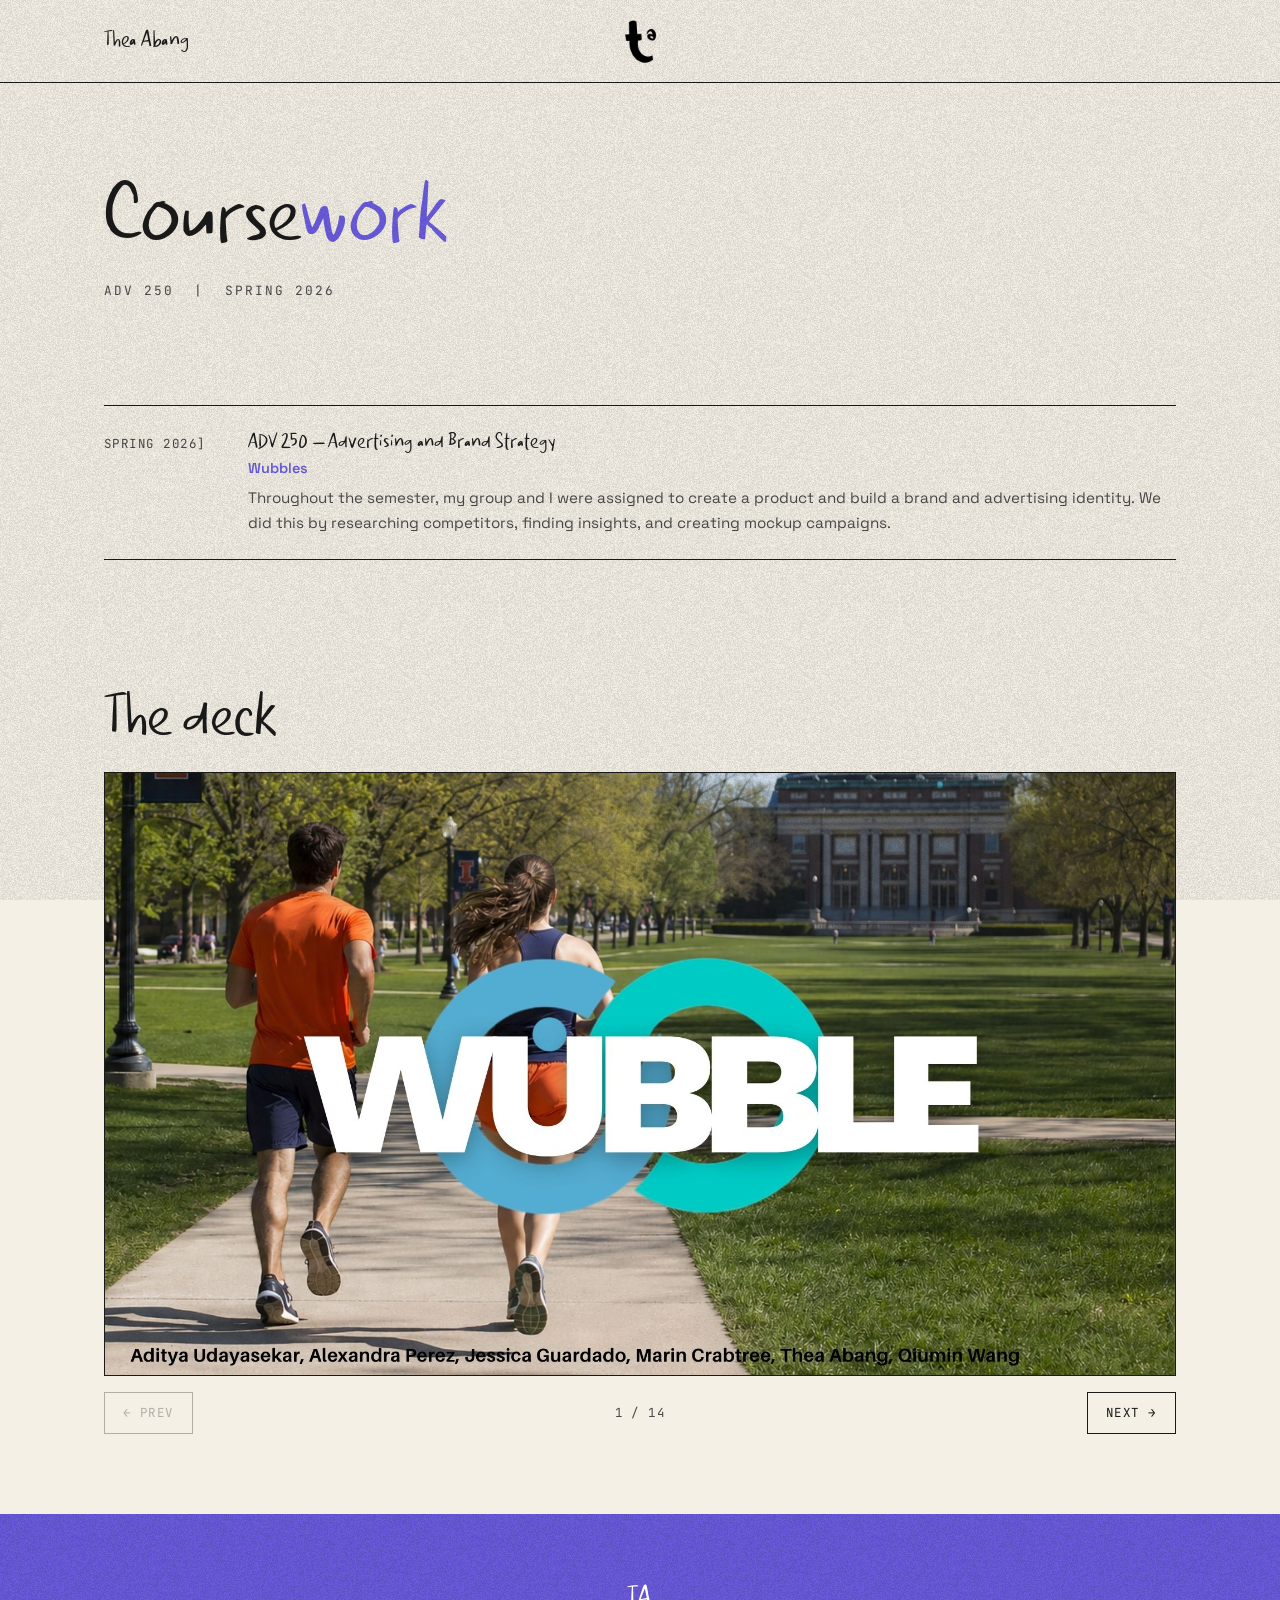
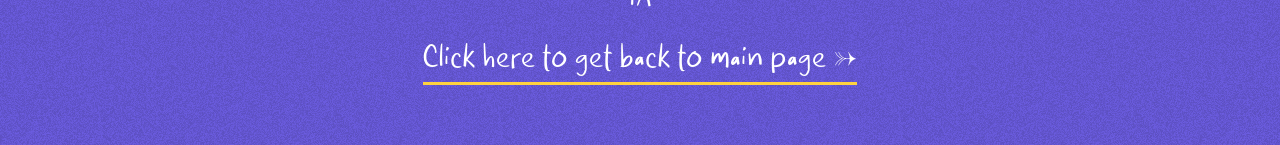
==== coursework.html @ 15f7822f "Move site files to repo root" ====
<!DOCTYPE html>
<html lang="en">
<head>
<meta charset="UTF-8">
<meta name="viewport" content="width=device-width, initial-scale=1">
<title>Coursework | Thea Abang</title>
<link rel="preconnect" href="https://fonts.googleapis.com">
<link href="https://fonts.googleapis.com/css2?family=Caveat:wght@500;700&family=JetBrains+Mono:wght@400;500&family=Playfair+Display:ital,wght@0,700;0,900;1,700;1,900&family=Space+Grotesk:wght@400;500;600;700&display=swap" rel="stylesheet">
<style>
  :root{
    --accent:#6B5CE0; --accent2:#FFD23F; --ink:#1A1A1A; --bg:#FAFAF7;
  }
</style>
<link rel="stylesheet" href="style.css">
</head>
<body>

<nav class="site"><div class="wrap">
  <strong>Thea Abang</strong>
  <a class="home-logo" href="index.html" title="Back to home"><img src="images/logo-ta.png" alt="Back to home"></a>
</div></nav>

<header class="hero plain">
  <div class="wrap">
    <h1>Course<span class="accent">work</span></h1>
    <p>ADV 250 &nbsp;|&nbsp; Spring 2026  </p>
  </div>
</header>

<section class="wrap">
  <div class="exp-block">
    <div class="exp-card">
      <div class="dates">Spring 2026]</div>
      <div class="content">
        <h4>ADV 250 &mdash; Advertising and Brand Strategy </h4>
        <div class="org">Wubbles</div>
        <p>Throughout the semester, my group and I were assigned to create a product and build a brand and advertising identity. We did this by researching competitors, finding insights, and creating mockup campaigns.</p>
      </div>
    </div>
  </div>
</section>

<section class="wrap" style="padding-block:56px 80px;">
  <h2 class="script" style="margin-bottom:20px;">The deck</h2>
  <!-- my slides go in images/ as adv250-slide-1.jpg, -2, -3... copy a line to add another -->
  <div class="slideshow">
    <div class="slides" tabindex="0" aria-label="ADV 250 slides">
      <div class="slide" data-file="adv250-slide-1.jpg"><img src="images/adv250-slide-1.jpg" alt="ADV 250 slide 1" onerror="this.remove()"></div>
      <div class="slide" data-file="adv250-slide-2.jpg"><img src="images/adv250-slide-2.jpg" alt="ADV 250 slide 2" onerror="this.remove()"></div>
      <div class="slide" data-file="adv250-slide-3.jpg"><img src="images/adv250-slide-3.jpg" alt="ADV 250 slide 3" onerror="this.remove()"></div>
      <div class="slide" data-file="adv250-slide-4.jpg"><img src="images/adv250-slide-4.jpg" alt="ADV 250 slide 4" onerror="this.remove()"></div>
      <div class="slide" data-file="adv250-slide-5.jpg"><img src="images/adv250-slide-5.jpg" alt="ADV 250 slide 5" onerror="this.remove()"></div>
      <div class="slide" data-file="adv250-slide-6.jpg"><img src="images/adv250-slide-6.jpg" alt="ADV 250 slide 6" onerror="this.remove()"></div>
      <div class="slide" data-file="adv250-slide-7.jpg"><img src="images/adv250-slide-7.jpg" alt="ADV 250 slide 7" onerror="this.remove()"></div>
      <div class="slide" data-file="adv250-slide-8.jpg"><img src="images/adv250-slide-8.jpg" alt="ADV 250 slide 8" onerror="this.remove()"></div>
      <div class="slide" data-file="adv250-slide-9.jpg"><img src="images/adv250-slide-9.jpg" alt="ADV 250 slide 9" onerror="this.remove()"></div>
      <div class="slide" data-file="adv250-slide-10.jpg"><img src="images/adv250-slide-10.jpg" alt="ADV 250 slide 10" onerror="this.remove()"></div>
      <div class="slide" data-file="adv250-slide-11.jpg"><img src="images/adv250-slide-11.jpg" alt="ADV 250 slide 11" onerror="this.remove()"></div>
      <div class="slide" data-file="adv250-slide-12.jpg"><img src="images/adv250-slide-12.jpg" alt="ADV 250 slide 12" onerror="this.remove()"></div>
      <div class="slide" data-file="adv250-slide-13.jpg"><img src="images/adv250-slide-13.jpg" alt="ADV 250 slide 13" onerror="this.remove()"></div>
      <div class="slide" data-file="adv250-slide-14.jpg"><img src="images/adv250-slide-14.jpg" alt="ADV 250 slide 14" onerror="this.remove()"></div>
    </div>
    <div class="slide-controls">
      <button type="button" class="prev" aria-label="Previous slide">&larr; prev</button>
      <span class="slide-count" aria-live="polite">1 / 14</span>
      <button type="button" class="next" aria-label="Next slide">next &rarr;</button>
    </div>
  </div>
</section>

<footer class="texture" style="background:var(--accent);color:#fff;padding:60px 0;">
  <div class="wrap">
    <div class="script" style="font-size:2rem;">ta</div>
    <p style="margin-top:14px;"><a class="back-link" href="index.html">Click here to get back to main page &rarr;</a></p>
  </div>
</footer>

<script>
  // makes the arrow buttons + slide counter work. swiping works on its own
  (function(){
    var track = document.querySelector('.slides');
    if (!track) return;
    var slides = track.querySelectorAll('.slide');
    var prev = document.querySelector('.slide-controls .prev');
    var next = document.querySelector('.slide-controls .next');
    var count = document.querySelector('.slide-count');
    function current(){ return Math.round(track.scrollLeft / track.clientWidth); }
    function go(i){ track.scrollTo({left: i * track.clientWidth}); }
    function update(){
      var i = current();
      count.textContent = (i + 1) + ' / ' + slides.length;
      prev.disabled = i === 0;
      next.disabled = i === slides.length - 1;
    }
    prev.addEventListener('click', function(){ go(current() - 1); });
    next.addEventListener('click', function(){ go(current() + 1); });
    track.addEventListener('keydown', function(e){
      if (e.key === 'ArrowLeft'){ e.preventDefault(); go(current() - 1); }
      if (e.key === 'ArrowRight'){ e.preventDefault(); go(current() + 1); }
    });
    track.addEventListener('scroll', update, {passive:true});
    update();
  })();
</script>

</body>
</html>
---- style.css ----
/* my portfolio's shared styles! the vibe is a scrapbook: paper, tape, polaroids, typewriter labels.
   each page picks its own colors (--accent / --accent2) at the top of its file,
   and everything else lives in here so i only have to change it once */

/* my downloaded fonts (the files are in fonts/) */
@font-face{font-family:"Qafenough";src:url("fonts/qafenough.otf") format("opentype");font-display:swap;}
@font-face{font-family:"The Dreamer";src:url("fonts/the-dreamer.otf") format("opentype");font-display:swap;}

:root{
  --paper:#F5F0E6;        /* main paper color */
  --paper-2:#EDE5D6;      /* slightly darker paper for cards */
  --ink:#1A1A1A;
  --ink-soft:#4A4A4A;
  --tape:rgba(232,214,160,.78);
  --font-title:"The Dreamer","Playfair Display",Georgia,serif;  /* only for the big "creative portfolio" title. the free version turns numbers into logo stamps, so no digits! */
  --font-display:"Qafenough","Playfair Display",Georgia,serif;
  --font-body:"Space Grotesk",system-ui,-apple-system,sans-serif;
  --font-mono:"JetBrains Mono",ui-monospace,Menlo,monospace;
  --font-hand:"Qafenough","Caveat","Segoe Print",cursive;
}

html{scroll-behavior:smooth;}
*{box-sizing:border-box;margin:0;}
body{
  font-family:var(--font-body);
  background:var(--paper);
  color:var(--ink);
  line-height:1.6;
  -webkit-font-smoothing:antialiased;
  font-synthesis:none; /* my fonts don't come in bold or italic, so stop the browser from faking it */
  position:relative;
}
/* subtle paper texture over everything */
body::before{
  content:"";position:fixed;inset:0;pointer-events:none;z-index:100;
  background-image:url("images/paper-texture.png");background-size:400px;
  opacity:.18;mix-blend-mode:multiply;
}
img{max-width:100%;display:block;}
.script{font-family:var(--font-display);font-style:italic;font-weight:700;}
.wrap{max-width:1120px;margin:0 auto;padding-inline:24px;}
a{color:var(--accent,#6B5CE0);}
a:focus-visible{outline:3px solid var(--accent,#6B5CE0);outline-offset:4px;border-radius:2px;}
::selection{background:var(--accent2,#FFD23F);color:var(--ink);}

/* little typewriter labels (dates, tags, tiny headings) */
.label,.eyebrow{
  font-family:var(--font-mono);font-size:.75rem;letter-spacing:.14em;text-transform:uppercase;font-weight:500;
}

/* ---------- nav ---------- */
nav.site{padding:22px 0;border-bottom:1.5px solid var(--ink);}
nav.site .wrap{display:flex;justify-content:space-between;align-items:center;gap:16px;flex-wrap:wrap;}
nav.site strong{font-family:var(--font-display);font-style:italic;font-size:1.5rem;font-weight:700;letter-spacing:-.01em;}
nav.site a{
  text-decoration:none;color:var(--ink);margin-left:22px;
  font-family:var(--font-mono);font-size:.78rem;letter-spacing:.14em;text-transform:uppercase;
  padding:6px 0;background:linear-gradient(var(--accent2,#FFD23F),var(--accent2,#FFD23F)) no-repeat 0 85%/0 40%;
  transition:background-size .25s ease;
}
nav.site a:first-child{margin-left:0;}
nav.site a:hover{background-size:100% 40%;}

/* ---------- big photo banner at the top of project pages ---------- */
.hero{position:relative;overflow:hidden;color:#fff;padding:120px 0 72px;background:var(--hero-bg,var(--ink));}
.hero img.hero-photo{position:absolute;inset:0;width:100%;height:100%;object-fit:cover;z-index:0;filter:saturate(.9) contrast(1.05);}
.hero::before{content:"";position:absolute;inset:0;background:linear-gradient(0deg,rgba(0,0,0,.7),rgba(0,0,0,.15) 70%);z-index:1;}
.hero .wrap{position:relative;z-index:2;}
.hero h1{font-family:var(--font-display);font-style:italic;font-weight:900;font-size:clamp(2.6rem,8vw,5.5rem);line-height:.95;letter-spacing:-.02em;}
.hero .accent{color:var(--accent2,#FFD23F);}
.hero p{margin-top:18px;font-family:var(--font-mono);font-size:.8rem;letter-spacing:.16em;text-transform:uppercase;}
/* plain version of the banner: just the title on paper, no photo */
.hero.plain{background:none;color:var(--ink);padding:96px 0 32px;}
.hero.plain::before{display:none;}
.hero.plain .accent{color:var(--accent,#6B5CE0);}
.hero.plain p{color:var(--ink-soft);}

/* ---------- slideshow (coursework page) ----------
   each slide is a 16:9 box. if the image isn't there yet it tells me which file to add.
   works with swiping, the arrow buttons, or the left/right keys */
.slideshow{position:relative;}
.slides{display:flex;overflow-x:auto;scroll-snap-type:x mandatory;scroll-behavior:smooth;scrollbar-width:none;border:1.5px solid var(--ink);background:var(--paper-2);}
.slides::-webkit-scrollbar{display:none;}
.slides:focus-visible{outline:3px solid var(--accent,#6B5CE0);outline-offset:4px;}
.slide{flex:0 0 100%;scroll-snap-align:start;position:relative;aspect-ratio:16/9;}
.slide img{position:relative;z-index:1;width:100%;height:100%;object-fit:contain;background:var(--paper);}
.slide::after{
  content:"add images/" attr(data-file);position:absolute;inset:0;display:flex;align-items:center;justify-content:center;padding:16px;text-align:center;
  font-family:var(--font-mono);font-size:.72rem;letter-spacing:.06em;color:var(--ink-soft);
}
.slide-controls{display:flex;align-items:center;justify-content:space-between;gap:16px;margin-top:16px;}
.slide-controls button{
  font:inherit;font-family:var(--font-mono);font-size:.78rem;letter-spacing:.12em;text-transform:uppercase;
  background:none;color:var(--ink);border:1.5px solid var(--ink);padding:10px 18px;cursor:pointer;transition:background .2s ease,color .2s ease;
}
.slide-controls button:hover{background:var(--ink);color:var(--paper);}
.slide-controls button:disabled{opacity:.3;cursor:default;background:none;color:var(--ink);}
.slide-controls button:focus-visible{outline:3px solid var(--accent,#6B5CE0);outline-offset:3px;}
.slide-count{font-family:var(--font-mono);font-size:.78rem;letter-spacing:.12em;color:var(--ink-soft);}

/* ---------- sections + headings ---------- */
section{padding-block:72px;}
h2.script{font-size:clamp(2.4rem,6vw,4rem);line-height:1;letter-spacing:-.02em;margin-bottom:28px;}
h2.block{
  font-family:var(--font-display);font-style:italic;font-weight:700;
  font-size:clamp(1.7rem,4vw,2.4rem);line-height:1.1;letter-spacing:-.01em;margin-bottom:22px;
}
ul{padding-left:20px;}
li::marker{color:var(--accent,#6B5CE0);}

/* the colored info card (role, tools, audience) */
.meta{
  background:var(--accent,#6B5CE0);color:#fff;padding:28px;line-height:1.8;position:relative;
  transform:rotate(-1deg);
}
.meta::before{ /* tape strip */
  content:"";position:absolute;top:-12px;left:50%;width:96px;height:26px;transform:translateX(-50%) rotate(3deg);
  background:var(--tape);
}
.meta strong{font-family:var(--font-mono);font-size:.75rem;letter-spacing:.12em;text-transform:uppercase;font-weight:500;opacity:.85;}

.row{display:flex;gap:48px;align-items:flex-start;flex-wrap:wrap;}
.row .text{flex:1 1 320px;}
.row .side{flex:1 1 260px;}

/* photo grids on the project pages */
.grid{display:grid;grid-template-columns:repeat(3,1fr);gap:18px;}
.grid div{aspect-ratio:1;background:var(--paper-2);background-size:cover;background-position:center;}
.grid img{width:100%;aspect-ratio:1;object-fit:cover;display:block;transition:transform .3s ease;}
.grid img:hover{transform:rotate(-1.5deg) scale(1.02);}
/* add "fit" so pics keep their real shape instead of getting cropped into squares */
.grid.fit{align-items:start;}
.grid.fit img{aspect-ratio:auto;height:auto;}
@media (max-width:640px){.grid{grid-template-columns:repeat(2,1fr);}}

/* ---------- footer ---------- */
footer{padding:40px 0;text-align:center;color:var(--ink-soft);font-family:var(--font-mono);font-size:.75rem;letter-spacing:.14em;text-transform:uppercase;}

/* ---------- quote + q&a cards ---------- */
.testimonials{display:grid;grid-template-columns:repeat(2,1fr);gap:28px;}
.testimonial-card{background:var(--accent,#13294B);color:#fff;padding:22px;}
.testimonial-card .avatar{aspect-ratio:1;background:#2c4a7c;margin-bottom:14px;}
.testimonial-card h4{font-size:1rem;}
.testimonial-card .role{color:var(--accent2,#E84A27);font-size:.85rem;font-weight:600;}
.testimonial-card .major{font-size:.8rem;opacity:.8;margin-bottom:14px;}
.testimonial-card .qa{background:var(--paper);color:var(--ink);padding:12px 14px;margin-top:10px;font-size:.88rem;line-height:1.5;}
.testimonial-card .qa b{color:var(--accent2,#E84A27);display:block;margin-bottom:4px;}
.pull-quote{background:var(--accent2,#E84A27);color:#fff;padding:28px;font-family:var(--font-display);font-style:italic;font-weight:700;font-size:1.4rem;line-height:1.3;margin-top:10px;}
.pull-quote .label{display:block;font-family:var(--font-mono);font-style:normal;font-weight:400;font-size:.75rem;opacity:.85;margin-bottom:10px;}
@media (max-width:700px){.testimonials{grid-template-columns:1fr;}}

/* ---------- class info card (coursework page) ---------- */
.exp-block{display:grid;gap:0;border-top:1.5px solid var(--ink);}
.exp-card{display:flex;gap:24px;padding:24px 0;border-bottom:1.5px solid var(--ink);flex-wrap:wrap;}
.exp-card .dates{flex:0 0 120px;font-family:var(--font-mono);font-size:.78rem;letter-spacing:.12em;text-transform:uppercase;color:var(--ink-soft);padding-top:4px;}
.exp-card .content{flex:1 1 280px;}
.exp-card h4{font-family:var(--font-hand);font-style:italic;font-size:1.4rem;line-height:1.2;}
.exp-card .org{color:var(--accent,#6B5CE0);font-weight:600;font-size:.9rem;margin-bottom:6px;}
.exp-card p{font-size:.95rem;color:var(--ink-soft);}

/* ---------- brand board (inkheart page) ---------- */
.brand-card{background:var(--accent,#5C6E3F);color:#fff;padding:24px;line-height:1.6;}
.brand-card b{display:block;margin-bottom:2px;}
.brand-card .block{margin-bottom:14px;}
.swatches{display:flex;gap:8px;margin:10px 0;}
.swatches span{width:30px;height:30px;border-radius:50%;display:inline-block;}

/* ---------- paper texture on banners + footers ---------- */
.texture{position:relative;}
.texture::after{
  content:"";position:absolute;inset:0;pointer-events:none;z-index:1;
  background-image:url("images/paper-texture.png");background-size:400px;
  opacity:.22;mix-blend-mode:multiply;
}
footer.texture .wrap{position:relative;z-index:2;}

/* ---------- fade things in as you scroll (only runs if javascript is on) ---------- */
.js .reveal{opacity:0;transform:translateY(24px);transition:opacity .6s ease,transform .6s ease;}
.js .reveal.is-in{opacity:1;transform:none;}

@media (prefers-reduced-motion:reduce){
  html{scroll-behavior:auto;}
  *,*::before,*::after{animation:none!important;transition:none!important;}
  .js .reveal{opacity:1;transform:none;}
}

/* my "ta" logo at the top of project pages, links back home. to change it, replace images/logo-ta.png */
nav.site .wrap{position:relative;}
nav.site a.home-logo{margin:0;padding:0;background:none;display:block;position:absolute;left:50%;top:50%;transform:translate(-50%,-50%);}
nav.site a.home-logo img{height:48px;width:auto;mix-blend-mode:multiply;transition:transform .2s ease;} /* blends away any white behind the logo */
nav.site a.home-logo:hover img{transform:rotate(-8deg) scale(1.06);}

/* the "click here to get back to main page" link at the bottom of project pages */
.back-link{
  display:inline-block;color:#fff;text-decoration:none;text-transform:none;letter-spacing:0;
  font-family:var(--font-display);font-style:italic;font-weight:700;font-size:clamp(1.5rem,3.5vw,2.2rem);line-height:1.2;
  background:linear-gradient(var(--accent2,#FFD23F),var(--accent2,#FFD23F)) no-repeat 0 100%/100% 3px;
  padding-bottom:4px;transition:background-size .25s ease,color .25s ease;
}
.back-link:hover{color:var(--ink);background-size:100% 100%;}
.back-link:focus-visible{outline:3px solid #fff;outline-offset:4px;}

/* ---------- picture frames (inkheart page) ----------
   pics show at their real shape. if one's missing, the frame holds its spot
   (shape set by --ratio) and tells me which file to add */
.cs-section{padding-block:clamp(72px,10vw,128px);}
.cs-section + .cs-section{border-top:1.5px solid var(--ink);}
.cs-intro{display:grid;grid-template-columns:1.4fr 1fr;gap:clamp(40px,7vw,96px);align-items:start;}
.cs-intro p{font-size:1.1rem;line-height:1.75;max-width:60ch;}
.cs-head{margin-bottom:clamp(36px,5vw,56px);}
.cs-head .label{color:var(--accent);display:block;margin-bottom:10px;}
.cs-head p{max-width:60ch;color:var(--ink-soft);margin-top:10px;}
.cs-pair{display:grid;grid-template-columns:1fr 1fr;gap:clamp(32px,5vw,64px);margin-top:clamp(48px,7vw,88px);}
.cs-trio{display:grid;grid-template-columns:repeat(3,1fr);gap:clamp(24px,4vw,48px);}
.frame{margin:0;}
.frame .art{position:relative;aspect-ratio:var(--ratio,1);background:var(--paper-2);}
.frame .art:has(img){aspect-ratio:auto;background:none;}
.frame .art::after{
  content:"add images/" attr(data-file);position:absolute;inset:0;display:flex;align-items:center;justify-content:center;padding:16px;text-align:center;
  font-family:var(--font-mono);font-size:.72rem;letter-spacing:.06em;color:var(--ink-soft);border:1.5px dashed rgba(26,26,26,.3);
}
.frame .art:has(img)::after{display:none;}
.frame img{width:100%;height:auto;}
.frame figcaption{margin-top:16px;display:flex;gap:12px;align-items:baseline;flex-wrap:wrap;}
.frame figcaption b{font-family:var(--font-display);font-style:italic;font-size:1.3rem;font-weight:700;}
.frame figcaption span{font-family:var(--font-mono);font-size:.72rem;letter-spacing:.12em;text-transform:uppercase;color:var(--ink-soft);}
@media (max-width:760px){
  .cs-intro,.cs-pair{grid-template-columns:1fr;}
  .cs-trio{grid-template-columns:1fr;max-width:420px;margin-inline:auto;}
}

/* ---------- doodles ----------
   little stars, hearts and squiggles that float behind stuff. just for fun!
   give anything class="doodle" and nudge it with top/left/right/bottom, like:
   <span class="doodle" style="top:20px;right:8%">✶</span>
   <svg class="doodle" style="top:0;left:2%;width:60px"><use href="#d-heart"/></svg>
   <img class="doodle" src="images/my-doodle.png" alt="" style="bottom:10%;right:4%;width:90px">  */
html,body{overflow-x:clip;}
section,header{position:relative;}
section > :not(.doodle),header > :not(.doodle){position:relative;z-index:1;}
.doodle{
  position:absolute;z-index:0;pointer-events:none;user-select:none;
  color:var(--accent,#5B4BD6);font-size:2.2rem;line-height:1;
  --tilt:0deg;transform:rotate(var(--tilt));
}
svg.doodle{width:56px;height:auto;overflow:visible;fill:none;stroke:currentColor;stroke-width:3;stroke-linecap:round;stroke-linejoin:round;}
img.doodle{width:80px;height:auto;}
.doodle.yellow{color:var(--accent2,#FFD23F);}
.doodle.ink{color:var(--ink);}
.doodle.sm{font-size:1.4rem;}
.doodle.lg{font-size:3.2rem;}
.doodle.twinkle{animation:twinkle 3.2s ease-in-out infinite;}
@keyframes twinkle{50%{transform:rotate(var(--tilt)) scale(.75);opacity:.6;}}
@media (max-width:600px){.doodle{font-size:1.5rem;}svg.doodle,img.doodle{width:40px;}.doodle.hide-sm{display:none;}}

/* ---------- big numbers (grainger insights) ---------- */
.stats-note{font-family:var(--font-mono);font-size:.75rem;letter-spacing:.14em;text-transform:uppercase;color:var(--ink-soft);margin:-10px 0 24px;}
.stats{display:grid;grid-template-columns:repeat(4,1fr);border-top:1.5px solid var(--ink);border-bottom:1.5px solid var(--ink);}
.stat{padding:28px 20px;display:flex;flex-direction:column;gap:6px;}
.stat + .stat{border-left:1.5px solid var(--ink);}
.stat b{font-family:var(--font-hand);font-style:italic;font-weight:900;font-size:clamp(2rem,4.5vw,3.2rem);line-height:1;letter-spacing:-.02em;color:var(--accent,#6B5CE0);}
.stat span{font-family:var(--font-mono);font-size:.75rem;letter-spacing:.12em;text-transform:uppercase;color:var(--ink-soft);}
.stats-sub{margin-top:18px;color:var(--ink-soft);}
/* the actual screenshots underneath, as receipts */
.receipts{display:flex;gap:32px;justify-content:center;align-items:flex-start;flex-wrap:wrap;margin-top:48px;}
.receipts img{width:min(100%,380px);height:auto;border-radius:10px;position:relative;box-shadow:0 10px 24px rgba(26,26,26,.18);}
.receipts img:nth-child(1){transform:rotate(-2deg);}
.receipts img:nth-child(2){transform:rotate(1.5deg);margin-top:24px;}
@media (max-width:760px){
  .stats{grid-template-columns:repeat(2,1fr);}
  .stat:nth-child(3){border-left:none;}
  .stat:nth-child(n+3){border-top:1.5px solid var(--ink);}
}
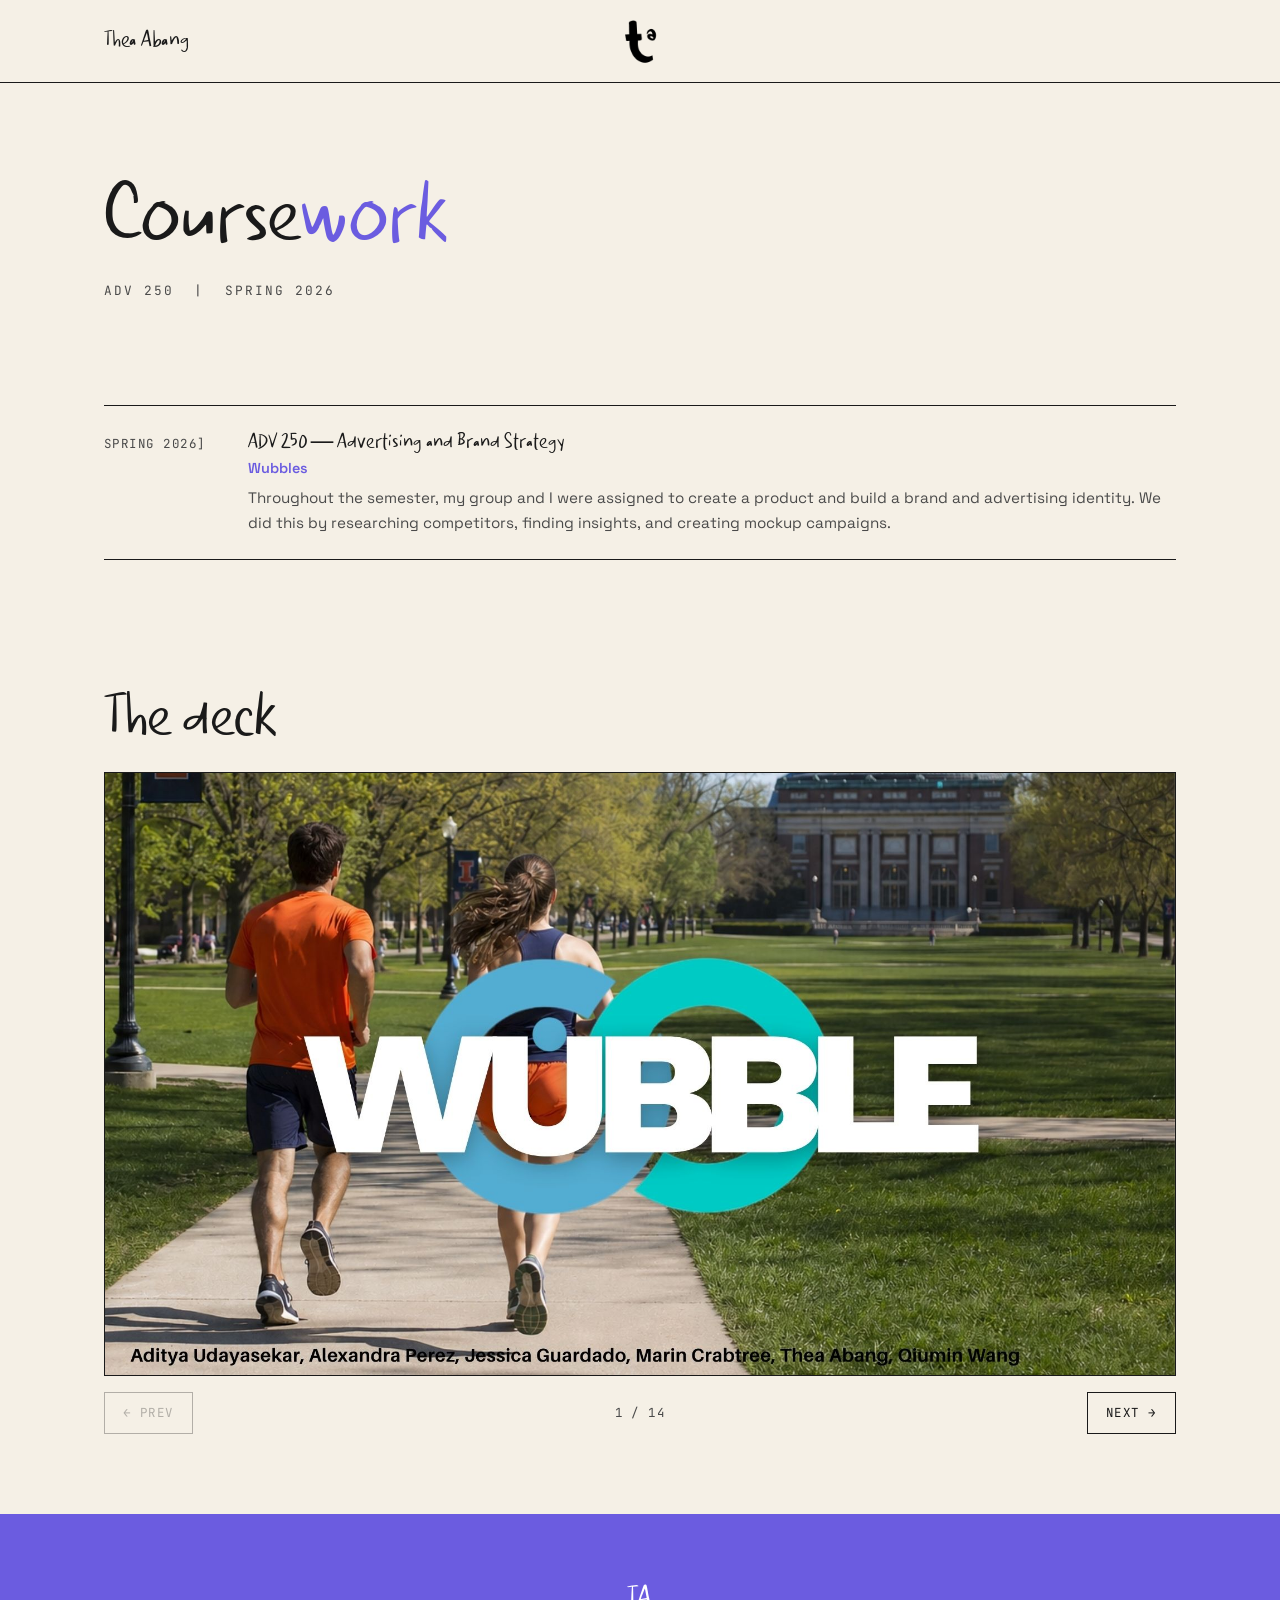
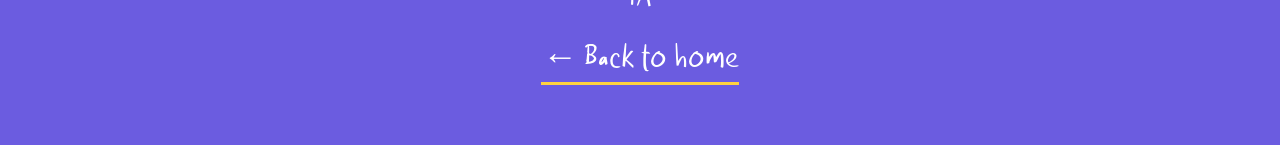
==== commit e8c21d3e: "Cleaned up website and changed copy for Grainger pages" ====
--- a/coursework.html
+++ b/coursework.html
@@ -5,7 +5,7 @@
 <meta name="viewport" content="width=device-width, initial-scale=1">
 <title>Coursework | Thea Abang</title>
 <link rel="preconnect" href="https://fonts.googleapis.com">
-<link href="https://fonts.googleapis.com/css2?family=Caveat:wght@500;700&family=JetBrains+Mono:wght@400;500&family=Playfair+Display:ital,wght@0,700;0,900;1,700;1,900&family=Space+Grotesk:wght@400;500;600;700&display=swap" rel="stylesheet">
+<link href="https://fonts.googleapis.com/css2?family=JetBrains+Mono:wght@400;500&family=Space+Grotesk:wght@400;500;600;700&display=swap" rel="stylesheet">
 <style>
   :root{
     --accent:#6B5CE0; --accent2:#FFD23F; --ink:#1A1A1A; --bg:#FAFAF7;
@@ -68,10 +68,10 @@
   </div>
 </section>
 
-<footer class="texture" style="background:var(--accent);color:#fff;padding:60px 0;">
+<footer style="background:var(--accent);color:#fff;padding:60px 0;">
   <div class="wrap">
     <div class="script" style="font-size:2rem;">ta</div>
-    <p style="margin-top:14px;"><a class="back-link" href="index.html">Click here to get back to main page &rarr;</a></p>
+    <p style="margin-top:14px;"><a class="back-link" href="index.html">&larr; Back to home</a></p>
   </div>
 </footer>
 
--- a/style.css
+++ b/style.css
@@ -12,11 +12,11 @@
   --ink:#1A1A1A;
   --ink-soft:#4A4A4A;
   --tape:rgba(232,214,160,.78);
-  --font-title:"The Dreamer","Playfair Display",Georgia,serif;  /* only for the big "creative portfolio" title. the free version turns numbers into logo stamps, so no digits! */
-  --font-display:"Qafenough","Playfair Display",Georgia,serif;
+  --font-title:"The Dreamer",Georgia,serif;  /* only for the big "creative portfolio" title. the free version turns numbers into logo stamps, so no digits! */
+  --font-display:"Qafenough","Segoe Print",cursive;
   --font-body:"Space Grotesk",system-ui,-apple-system,sans-serif;
   --font-mono:"JetBrains Mono",ui-monospace,Menlo,monospace;
-  --font-hand:"Qafenough","Caveat","Segoe Print",cursive;
+  --font-hand:"Qafenough","Segoe Print",cursive;
 }
 
 html{scroll-behavior:smooth;}
@@ -30,12 +30,6 @@
   font-synthesis:none; /* my fonts don't come in bold or italic, so stop the browser from faking it */
   position:relative;
 }
-/* subtle paper texture over everything */
-body::before{
-  content:"";position:fixed;inset:0;pointer-events:none;z-index:100;
-  background-image:url("images/paper-texture.png");background-size:400px;
-  opacity:.18;mix-blend-mode:multiply;
-}
 img{max-width:100%;display:block;}
 .script{font-family:var(--font-display);font-style:italic;font-weight:700;}
 .wrap{max-width:1120px;margin:0 auto;padding-inline:24px;}
@@ -44,7 +38,7 @@
 ::selection{background:var(--accent2,#FFD23F);color:var(--ink);}
 
 /* little typewriter labels (dates, tags, tiny headings) */
-.label,.eyebrow{
+.label{
   font-family:var(--font-mono);font-size:.75rem;letter-spacing:.14em;text-transform:uppercase;font-weight:500;
 }
 
@@ -136,19 +130,6 @@
 /* ---------- footer ---------- */
 footer{padding:40px 0;text-align:center;color:var(--ink-soft);font-family:var(--font-mono);font-size:.75rem;letter-spacing:.14em;text-transform:uppercase;}
 
-/* ---------- quote + q&a cards ---------- */
-.testimonials{display:grid;grid-template-columns:repeat(2,1fr);gap:28px;}
-.testimonial-card{background:var(--accent,#13294B);color:#fff;padding:22px;}
-.testimonial-card .avatar{aspect-ratio:1;background:#2c4a7c;margin-bottom:14px;}
-.testimonial-card h4{font-size:1rem;}
-.testimonial-card .role{color:var(--accent2,#E84A27);font-size:.85rem;font-weight:600;}
-.testimonial-card .major{font-size:.8rem;opacity:.8;margin-bottom:14px;}
-.testimonial-card .qa{background:var(--paper);color:var(--ink);padding:12px 14px;margin-top:10px;font-size:.88rem;line-height:1.5;}
-.testimonial-card .qa b{color:var(--accent2,#E84A27);display:block;margin-bottom:4px;}
-.pull-quote{background:var(--accent2,#E84A27);color:#fff;padding:28px;font-family:var(--font-display);font-style:italic;font-weight:700;font-size:1.4rem;line-height:1.3;margin-top:10px;}
-.pull-quote .label{display:block;font-family:var(--font-mono);font-style:normal;font-weight:400;font-size:.75rem;opacity:.85;margin-bottom:10px;}
-@media (max-width:700px){.testimonials{grid-template-columns:1fr;}}
-
 /* ---------- class info card (coursework page) ---------- */
 .exp-block{display:grid;gap:0;border-top:1.5px solid var(--ink);}
 .exp-card{display:flex;gap:24px;padding:24px 0;border-bottom:1.5px solid var(--ink);flex-wrap:wrap;}
@@ -157,22 +138,6 @@
 .exp-card h4{font-family:var(--font-hand);font-style:italic;font-size:1.4rem;line-height:1.2;}
 .exp-card .org{color:var(--accent,#6B5CE0);font-weight:600;font-size:.9rem;margin-bottom:6px;}
 .exp-card p{font-size:.95rem;color:var(--ink-soft);}
-
-/* ---------- brand board (inkheart page) ---------- */
-.brand-card{background:var(--accent,#5C6E3F);color:#fff;padding:24px;line-height:1.6;}
-.brand-card b{display:block;margin-bottom:2px;}
-.brand-card .block{margin-bottom:14px;}
-.swatches{display:flex;gap:8px;margin:10px 0;}
-.swatches span{width:30px;height:30px;border-radius:50%;display:inline-block;}
-
-/* ---------- paper texture on banners + footers ---------- */
-.texture{position:relative;}
-.texture::after{
-  content:"";position:absolute;inset:0;pointer-events:none;z-index:1;
-  background-image:url("images/paper-texture.png");background-size:400px;
-  opacity:.22;mix-blend-mode:multiply;
-}
-footer.texture .wrap{position:relative;z-index:2;}
 
 /* ---------- fade things in as you scroll (only runs if javascript is on) ---------- */
 .js .reveal{opacity:0;transform:translateY(24px);transition:opacity .6s ease,transform .6s ease;}
@@ -229,29 +194,9 @@
   .cs-trio{grid-template-columns:1fr;max-width:420px;margin-inline:auto;}
 }
 
-/* ---------- doodles ----------
-   little stars, hearts and squiggles that float behind stuff. just for fun!
-   give anything class="doodle" and nudge it with top/left/right/bottom, like:
-   <span class="doodle" style="top:20px;right:8%">✶</span>
-   <svg class="doodle" style="top:0;left:2%;width:60px"><use href="#d-heart"/></svg>
-   <img class="doodle" src="images/my-doodle.png" alt="" style="bottom:10%;right:4%;width:90px">  */
 html,body{overflow-x:clip;}
 section,header{position:relative;}
-section > :not(.doodle),header > :not(.doodle){position:relative;z-index:1;}
-.doodle{
-  position:absolute;z-index:0;pointer-events:none;user-select:none;
-  color:var(--accent,#5B4BD6);font-size:2.2rem;line-height:1;
-  --tilt:0deg;transform:rotate(var(--tilt));
-}
-svg.doodle{width:56px;height:auto;overflow:visible;fill:none;stroke:currentColor;stroke-width:3;stroke-linecap:round;stroke-linejoin:round;}
-img.doodle{width:80px;height:auto;}
-.doodle.yellow{color:var(--accent2,#FFD23F);}
-.doodle.ink{color:var(--ink);}
-.doodle.sm{font-size:1.4rem;}
-.doodle.lg{font-size:3.2rem;}
-.doodle.twinkle{animation:twinkle 3.2s ease-in-out infinite;}
-@keyframes twinkle{50%{transform:rotate(var(--tilt)) scale(.75);opacity:.6;}}
-@media (max-width:600px){.doodle{font-size:1.5rem;}svg.doodle,img.doodle{width:40px;}.doodle.hide-sm{display:none;}}
+section > *,header > *{position:relative;z-index:1;}
 
 /* ---------- big numbers (grainger insights) ---------- */
 .stats-note{font-family:var(--font-mono);font-size:.75rem;letter-spacing:.14em;text-transform:uppercase;color:var(--ink-soft);margin:-10px 0 24px;}
@@ -271,3 +216,214 @@
   .stat:nth-child(3){border-left:none;}
   .stat:nth-child(n+3){border-top:1.5px solid var(--ink);}
 }
+
+/* ==========================================================
+   homepage only (index.html). these used to live inside index.html
+   ========================================================== */
+
+/* intro: my work taped up in piles around the edges, title in the middle */
+.intro{overflow:hidden;}
+.cover{position:relative;display:grid;place-items:center;min-height:calc(100vh - 84px);min-height:calc(100svh - 84px);}
+.work-wall{position:absolute;inset:0;z-index:1;} /* so photos always stay under the title, even when dragged */
+/* each one gets a white border + tape, like the polaroids further down */
+.work-tile{position:absolute;width:var(--w);background:#fff;padding:6px 6px 18px;transform:rotate(var(--r));
+  box-shadow:0 4px 12px rgba(26,26,26,.12);transition:transform .25s ease;}
+.work-tile img{width:100%;height:auto;display:block;}
+.work-tile.crop-left img{aspect-ratio:4/3;object-fit:cover;object-position:left center;} /* the poster has a blank strip on the right, this hides it */
+.work-tile::before{content:"";position:absolute;top:-10px;left:50%;width:46%;max-width:76px;height:20px;
+  background:var(--tape);transform:translateX(-50%) rotate(-3deg);}
+.work-tile:nth-child(even)::before{transform:translateX(-50%) rotate(4deg);}
+/* secret "hi" hiding under the top-left photo hehe */
+.peekaboo{position:absolute;left:4%;top:15%;z-index:0;font-family:var(--font-hand);font-size:clamp(1.6rem,3vw,2.6rem);
+  color:var(--accent);transform:rotate(-10deg);white-space:nowrap;}
+/* the "psst" note under the title */
+.cover-hint{justify-self:start;margin:-1.4em 0 0 .6em;font-family:var(--font-hand);font-size:clamp(1rem,1.8vw,1.4rem);
+  color:var(--ink-soft);transform:rotate(-3deg);}
+/* draggable photos (the script is at the bottom) */
+.work-tile{cursor:grab;touch-action:none;user-select:none;-webkit-user-select:none;}
+.work-tile img{pointer-events:none;-webkit-user-drag:none;}
+.work-tile:hover{transform:rotate(var(--r)) scale(1.03);}
+.work-tile.dragging{cursor:grabbing;transform:rotate(0deg) scale(1.06);box-shadow:0 16px 30px rgba(26,26,26,.25);transition:none;}
+@media (max-width:700px){
+  .work-tile.sm-hide{display:none;}
+  .cover-hint{margin-top:.4em;}
+  .peekaboo{left:9%;top:9%;}
+  .work-tile{--w:34% !important;}
+}
+.cover-text{position:relative;z-index:20;display:grid;justify-items:start;padding:24px;}
+.cover-by{font-family:var(--font-hand);font-size:clamp(1.8rem,5.5vw,4.4rem);color:var(--accent);line-height:1;
+  transform:rotate(-8deg);margin:0 0 -.8em -.6em;}
+.cover-title{font-family:var(--font-title);font-size:clamp(3rem,14vw,11.5rem);line-height:1.05;color:var(--ink);white-space:nowrap;}
+.cover-year{justify-self:end;font-family:var(--font-hand);font-size:clamp(1.2rem,3vw,2.4rem);color:var(--accent);line-height:1;margin-top:-1em;}
+/* the big "hello, i'm thea abang" */
+.hero-hi{padding-block:56px 24px;}
+.hi-panel{position:relative;padding-block:clamp(16px,3vw,40px);
+  display:grid;grid-template-columns:1.3fr 1fr;gap:40px;align-items:center;}
+.hi-text{position:relative;z-index:2;--fs:clamp(3.4rem,9.4vw,7.8rem);}
+.sr-only{position:absolute;width:1px;height:1px;overflow:hidden;clip:rect(0 0 0 0);white-space:nowrap;}
+.cut{display:block;font-family:var(--font-display);font-weight:400;font-size:var(--fs);line-height:.92;text-transform:uppercase;color:var(--ink);
+  -webkit-text-stroke:.035em currentColor;text-shadow:.05em .06em 0 var(--accent2);} /* outline makes the letters chunkier, yellow shadow looks like a second layer of paper */
+.cut .line{display:block;white-space:nowrap;}
+.cut .name{color:var(--accent);}
+/* tilt the letters a bit so it looks cut out and glued on */
+.cut .ch{display:inline-block;transition:transform .2s ease;}
+.cut .ch:nth-child(odd){transform:rotate(-6deg) translateY(.03em);}
+.cut .ch:nth-child(3n){transform:rotate(7deg) translateY(-.05em);}
+.cut .ch:nth-child(4n){transform:rotate(-3deg) translateY(.06em) scale(1.06);}
+.cut .ch:nth-child(5n){transform:rotate(4deg) scale(.94);}
+.cut .ch:hover{transform:rotate(-10deg) scale(1.12);}
+.cut .sp{display:inline-block;width:.3em;}
+/* the little bio under "hello, i'm thea abang" */
+.hi-bio{margin-top:28px;max-width:46ch;display:grid;gap:14px;}
+.hi-bio p:first-child{font-size:clamp(1.1rem,1.8vw,1.3rem);font-weight:500;line-height:1.5;}
+.hi-bio p + p{color:var(--ink-soft);}
+.roles{display:flex;flex-wrap:wrap;gap:10px;margin-top:28px;}
+.roles span{
+  font-family:var(--font-mono);font-size:.75rem;letter-spacing:.12em;text-transform:uppercase;
+  border:1.5px solid var(--ink);color:var(--ink);background:var(--paper);border-radius:999px;padding:8px 14px;
+}
+.roles span:nth-child(2){background:var(--accent2);}
+.hi-blob{position:absolute;right:-2%;top:6%;width:min(46%,440px);height:auto;fill:var(--accent2);z-index:0;}
+.hi-panel .polaroid{z-index:2;}
+@media (max-width:860px){
+  .hi-panel{grid-template-columns:1fr;}
+  .hi-text{--fs:15vw;}
+  .hi-blob{width:80%;top:auto;bottom:4%;right:10%;}
+    }
+@media (prefers-reduced-motion:reduce){.cut .ch:hover{transform:none;}}
+
+.polaroid{position:relative;background:#fff;padding:14px 14px 56px;transform:rotate(3deg);max-width:380px;justify-self:center;width:100%;}
+.polaroid img{width:100%;aspect-ratio:4/5;object-fit:cover;}
+.polaroid figcaption{position:absolute;left:0;right:0;bottom:12px;text-align:center;font-family:var(--font-hand);font-size:1.6rem;line-height:1;}
+.polaroid::before,.polaroid::after{content:"";position:absolute;width:110px;height:30px;background:var(--tape);z-index:2;}
+.polaroid::before{top:-14px;left:-26px;transform:rotate(-32deg);}
+.polaroid::after{top:-14px;right:-26px;transform:rotate(32deg);}
+
+.sticker{
+  position:absolute;width:118px;height:118px;border-radius:50%;background:var(--accent2);color:var(--ink);
+  display:flex;align-items:center;justify-content:center;text-align:center;padding:12px;
+  font-family:var(--font-mono);font-size:.68rem;letter-spacing:.1em;text-transform:uppercase;font-weight:500;line-height:1.35;
+  transform:rotate(-12deg);z-index:3;
+}
+.polaroid .sticker{left:-48px;bottom:40px;}
+
+/* life strip (the scrolling polaroids) */
+.life{padding-block:24px 8px;overflow:hidden;}
+.life-label{font-family:var(--font-hand);font-size:1.9rem;color:var(--accent);text-align:center;transform:rotate(-2deg);margin-bottom:8px;}
+.life-strip{overflow-x:auto;scrollbar-width:none;padding-block:28px 36px;}
+.life-strip::-webkit-scrollbar{display:none;}
+.life-track{display:flex;gap:36px;width:max-content;padding-inline:24px;}
+.life-strip.moving{overflow:hidden;}
+.life-strip.moving .life-track{padding-inline:0;animation:drift 45s linear infinite;}
+.life-strip.moving:hover .life-track{animation-play-state:paused;}
+@keyframes drift{to{transform:translateX(calc(-50% - 18px));}}
+.snap{position:relative;flex:0 0 auto;width:220px;background:#fff;padding:10px 10px 48px;transition:transform .3s ease;}
+.snap:nth-child(odd){transform:rotate(-3deg);}
+.snap:nth-child(even){transform:rotate(2.5deg) translateY(14px);}
+.snap:hover{transform:rotate(0) scale(1.05);z-index:2;}
+.snap::before{content:"";position:absolute;top:-12px;left:50%;width:80px;height:24px;background:var(--tape);transform:translateX(-50%) rotate(-3deg);z-index:2;}
+.snap-img{position:relative;aspect-ratio:1;background:var(--lavender);}
+.snap:nth-child(4n+2) .snap-img{background:var(--butter);}
+.snap:nth-child(4n+3) .snap-img{background:var(--mint);}
+.snap:nth-child(4n) .snap-img{background:var(--blush);}
+.snap-img::after{ /* reminds me which file goes here until i add the photo */
+  content:"add " attr(data-file);position:absolute;inset:0;display:flex;align-items:center;justify-content:center;padding:12px;text-align:center;
+  font-family:var(--font-mono);font-size:.68rem;letter-spacing:.06em;color:var(--ink-soft);
+}
+.snap-img img{position:relative;z-index:1;width:100%;height:100%;object-fit:cover;}
+.snap figcaption{position:absolute;left:0;right:0;bottom:10px;text-align:center;font-family:var(--font-hand);font-size:1.5rem;line-height:1;}
+@media (max-width:480px){.snap{width:170px;}.snap figcaption{font-size:1.25rem;}}
+
+/* section headers */
+.sec-head{display:flex;align-items:baseline;gap:18px;margin-bottom:44px;flex-wrap:wrap;border-bottom:1.5px solid var(--ink);padding-bottom:16px;}
+.sec-head h2{margin:0;}
+
+/* skills */
+.skill-cards{display:grid;grid-template-columns:repeat(3,1fr);gap:28px;}
+.skill-card{background:#fff;padding:28px 24px;position:relative;
+  background-image:repeating-linear-gradient(transparent 0 31px,rgba(91,75,214,.13) 31px 32px);background-position:0 58px;}
+.skill-card:nth-child(1){transform:rotate(-1.2deg);}
+.skill-card:nth-child(2){transform:rotate(.8deg);background-color:var(--butter);}
+.skill-card:nth-child(3){transform:rotate(-.6deg);}
+.skill-card::before{content:"";position:absolute;top:-12px;left:28px;width:84px;height:24px;background:var(--tape);transform:rotate(-4deg);}
+.skill-card h3{font-family:var(--font-mono);font-size:.78rem;letter-spacing:.14em;text-transform:uppercase;font-weight:500;color:var(--accent);margin-bottom:12px;}
+.skill-card p{line-height:2;}
+.tools{display:flex;flex-wrap:wrap;gap:12px;margin-top:48px;}
+.tools span{
+  font-weight:600;font-size:.95rem;padding:10px 18px;border-radius:999px;border:1.5px solid var(--ink);background:#fff;
+  transition:transform .2s ease;
+}
+.tools span:nth-child(4n+1){background:var(--lavender);transform:rotate(-2deg);}
+.tools span:nth-child(4n+2){background:var(--butter);transform:rotate(1.5deg);}
+.tools span:nth-child(4n+3){background:var(--mint);transform:rotate(-1deg);}
+.tools span:nth-child(4n){background:var(--blush);transform:rotate(2deg);}
+.tools span:hover{transform:rotate(0) translateY(-3px);}
+
+/* work */
+.hint{font-family:var(--font-hand);font-size:1.7rem;color:var(--accent);transform:rotate(-2deg);margin-left:auto;}
+.projects{display:grid;gap:40px;}
+.project{
+  display:grid;grid-template-columns:1fr 1.5fr;gap:40px;align-items:center;
+  padding:36px;text-decoration:none;color:var(--ink);position:relative;
+  transition:transform .3s ease;
+}
+.project:nth-child(1){background:var(--lavender);}
+.project:nth-child(2){background:var(--butter);}
+.project:nth-child(3){background:var(--mint);}
+.project:nth-child(4){background:var(--blush);}
+.project:nth-child(even){grid-template-columns:1.5fr 1fr;}
+.project:nth-child(even) .project-text{order:2;}
+.project:hover{transform:rotate(-.6deg) translateY(-4px);}
+.project:nth-child(even):hover{transform:rotate(.6deg) translateY(-4px);}
+.project:focus-visible{outline:3px solid var(--ink);outline-offset:6px;}
+.project .num{font-family:var(--font-mono);font-size:.78rem;letter-spacing:.14em;text-transform:uppercase;color:var(--ink-soft);}
+.project h3{font-family:var(--font-display);font-style:italic;font-weight:900;font-size:clamp(2rem,4vw,3rem);line-height:1;letter-spacing:-.02em;margin:10px 0 14px;}
+.project p{color:var(--ink-soft);max-width:44ch;}
+.project .go{display:inline-flex;align-items:center;gap:10px;margin-top:20px;font-family:var(--font-mono);font-size:.78rem;letter-spacing:.14em;text-transform:uppercase;font-weight:500;}
+.project .go::after{content:"→";font-size:1.2rem;transition:transform .2s ease;}
+.project:hover .go::after{transform:translateX(6px);}
+/* the preview pics on each project card */
+.stack{display:grid;grid-template-columns:repeat(3,1fr);gap:14px;position:relative;}
+.stack img{width:100%;aspect-ratio:1;object-fit:cover;border-radius:4px;}
+.stack img:nth-child(1){transform:rotate(-2deg);}
+.stack img:nth-child(3){transform:rotate(2deg);}
+.stack::before,.stack::after{content:"";position:absolute;width:76px;height:22px;background:var(--tape);z-index:2;}
+.stack::before{top:-10px;left:6%;transform:rotate(-8deg);}
+.stack::after{bottom:-10px;right:8%;transform:rotate(6deg);}
+/* "fit" = pics keep their real shape instead of getting squished into squares.
+   match the column widths to the pics (wider pic = bigger number) */
+.stack.fit{align-items:center;}
+.stack.fit img{aspect-ratio:auto;height:auto;}
+.stack.duo{grid-template-columns:4fr 5.3fr;gap:18px;}
+.stack.duo img:nth-child(2){transform:rotate(2deg);}
+/* one big pic on top, two underneath (good for wide slides) */
+.stack.feature{grid-template-columns:1fr 1fr;}
+.stack.feature img:first-child{grid-column:1/-1;}
+
+/* contact */
+.cta{text-align:center;padding-block:100px 80px;}
+.cta h2{font-family:var(--font-display);font-weight:900;font-size:clamp(2.6rem,8vw,6rem);line-height:.95;letter-spacing:-.03em;}
+.cta h2 em{color:var(--accent);}
+.cta p{margin:24px auto 0;max-width:46ch;font-size:1.1rem;color:var(--ink-soft);}
+.cta-links{display:flex;justify-content:center;flex-wrap:wrap;gap:14px;margin-top:36px;}
+.btn{
+  display:inline-block;text-decoration:none;font-family:var(--font-mono);font-size:.8rem;letter-spacing:.14em;text-transform:uppercase;font-weight:500;
+  padding:16px 26px;border:1.5px solid var(--ink);color:var(--ink);background:var(--paper);
+  box-shadow:4px 4px 0 var(--ink);transition:transform .15s ease,box-shadow .15s ease;
+}
+.btn.primary{background:var(--accent2);}
+.btn:hover{transform:translate(-2px,-2px);box-shadow:6px 6px 0 var(--ink);}
+.btn:active{transform:translate(2px,2px);box-shadow:2px 2px 0 var(--ink);}
+
+/* phone stuff */
+@media (max-width:860px){
+  .skill-cards{grid-template-columns:1fr;gap:36px;}
+  .project,.project:nth-child(even){grid-template-columns:1fr;padding:28px 22px;gap:28px;}
+  .project:nth-child(even) .project-text{order:0;}
+  .hint{margin-left:0;}
+}
+@media (max-width:480px){
+  nav.site a{margin-left:14px;}
+  .polaroid .sticker{width:96px;height:96px;left:-20px;font-size:.6rem;}
+  .stack{gap:8px;}
+}
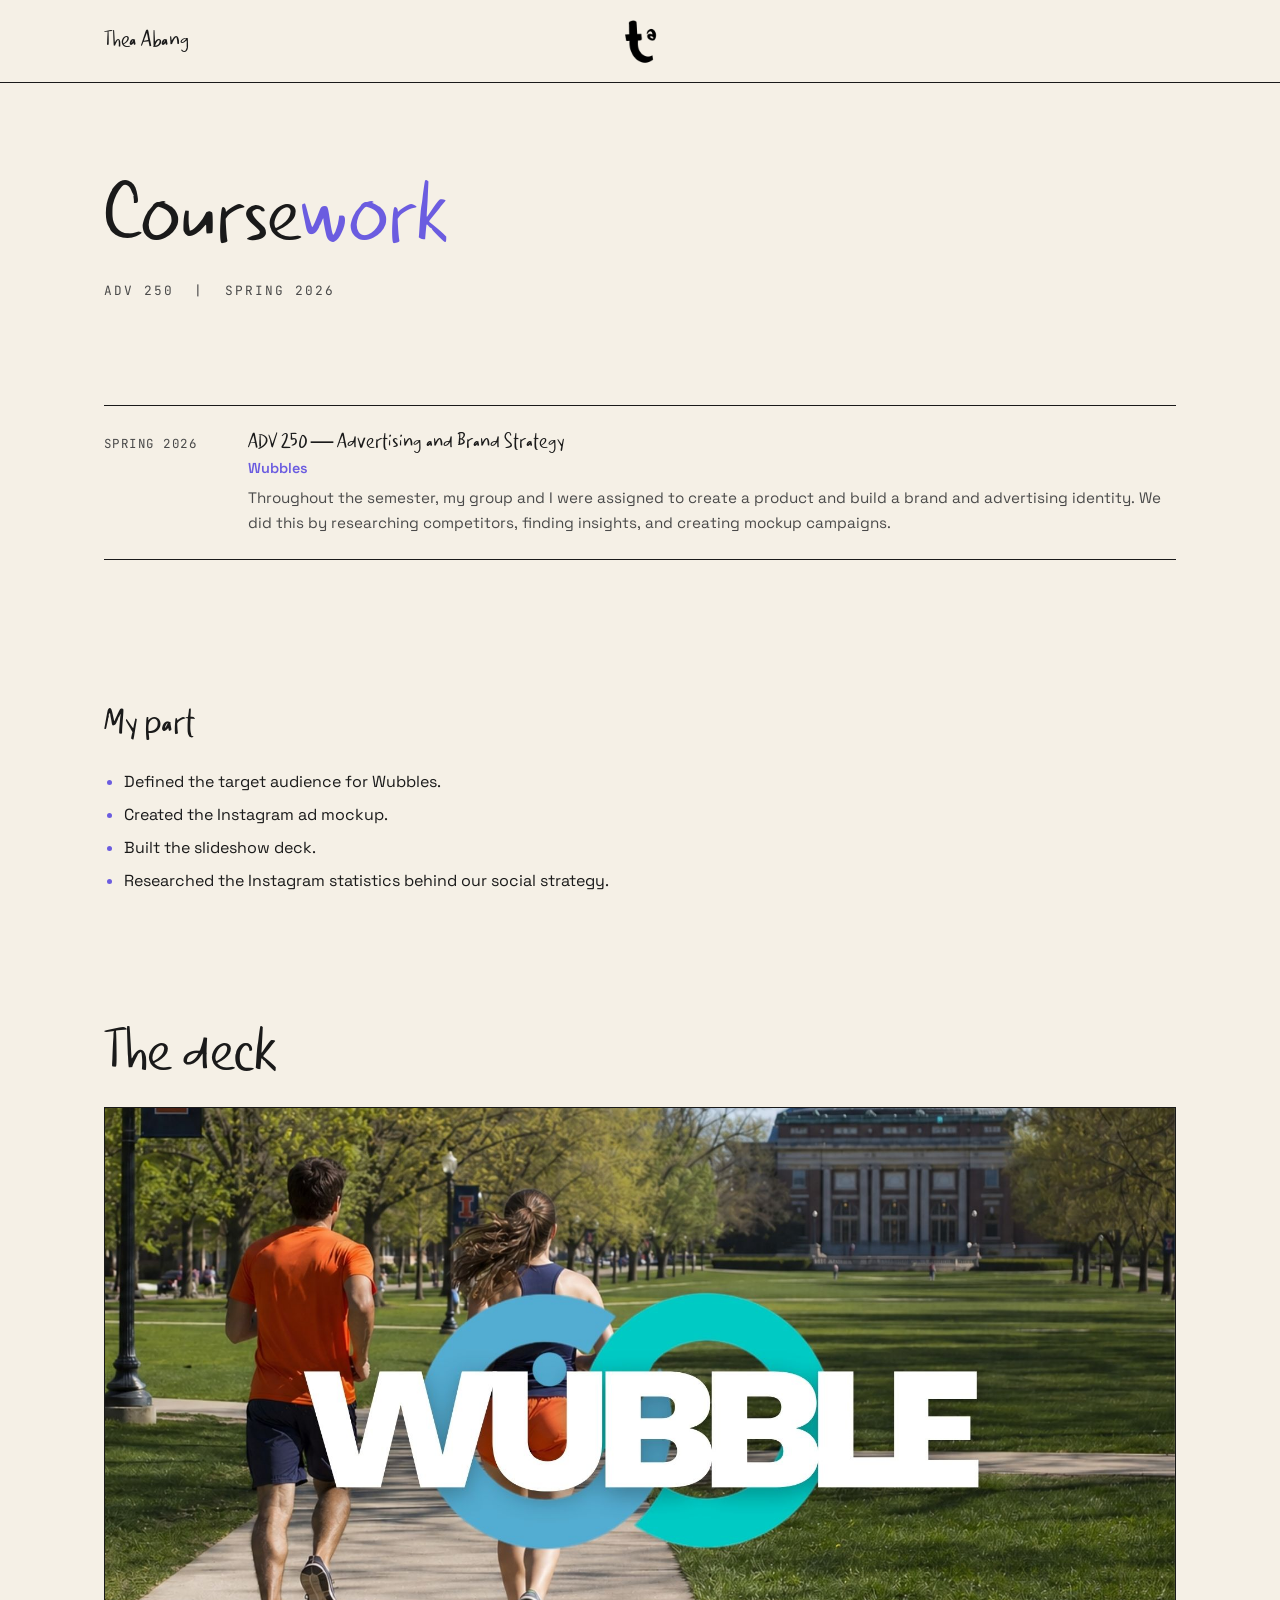
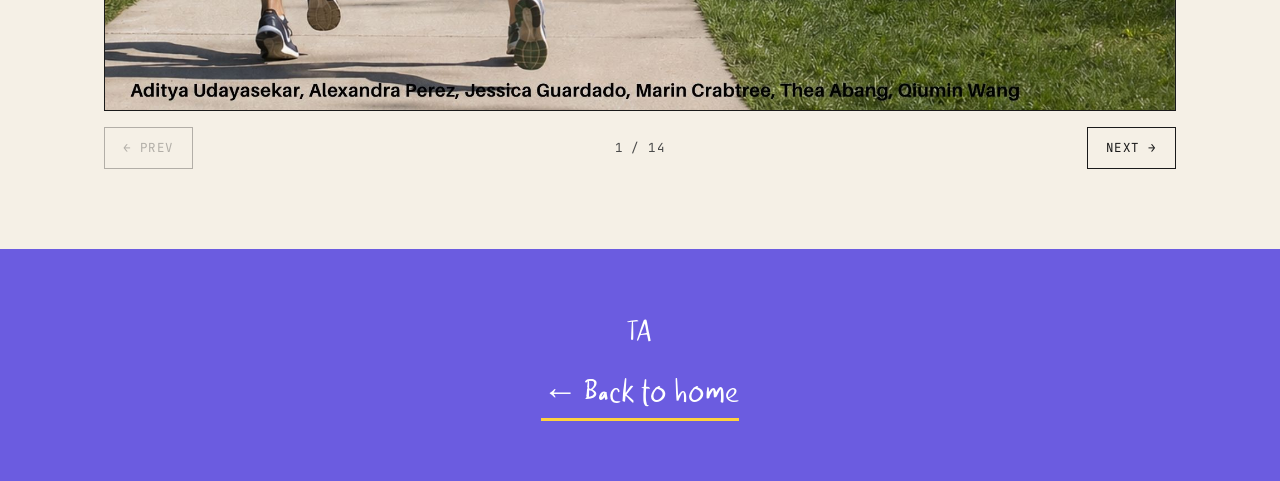
==== commit 92084993: "Clarified what I did for each team in a My part subsection on each project page" ====
--- a/coursework.html
+++ b/coursework.html
@@ -30,7 +30,7 @@
 <section class="wrap">
   <div class="exp-block">
     <div class="exp-card">
-      <div class="dates">Spring 2026]</div>
+      <div class="dates">Spring 2026</div>
       <div class="content">
         <h4>ADV 250 &mdash; Advertising and Brand Strategy </h4>
         <div class="org">Wubbles</div>
@@ -38,6 +38,16 @@
       </div>
     </div>
   </div>
+</section>
+
+<section class="wrap my-part">
+  <h2 class="block">My part</h2>
+  <ul>
+    <li>Defined the target audience for Wubbles.</li>
+    <li>Created the Instagram ad mockup.</li>
+    <li>Built the slideshow deck.</li>
+    <li>Researched the Instagram statistics behind our social strategy.</li>
+  </ul>
 </section>
 
 <section class="wrap" style="padding-block:56px 80px;">
--- a/style.css
+++ b/style.css
@@ -206,11 +206,6 @@
 .stat b{font-family:var(--font-hand);font-style:italic;font-weight:900;font-size:clamp(2rem,4.5vw,3.2rem);line-height:1;letter-spacing:-.02em;color:var(--accent,#6B5CE0);}
 .stat span{font-family:var(--font-mono);font-size:.75rem;letter-spacing:.12em;text-transform:uppercase;color:var(--ink-soft);}
 .stats-sub{margin-top:18px;color:var(--ink-soft);}
-/* the actual screenshots underneath, as receipts */
-.receipts{display:flex;gap:32px;justify-content:center;align-items:flex-start;flex-wrap:wrap;margin-top:48px;}
-.receipts img{width:min(100%,380px);height:auto;border-radius:10px;position:relative;box-shadow:0 10px 24px rgba(26,26,26,.18);}
-.receipts img:nth-child(1){transform:rotate(-2deg);}
-.receipts img:nth-child(2){transform:rotate(1.5deg);margin-top:24px;}
 @media (max-width:760px){
   .stats{grid-template-columns:repeat(2,1fr);}
   .stat:nth-child(3){border-left:none;}
@@ -427,3 +422,6 @@
   .polaroid .sticker{width:96px;height:96px;left:-20px;font-size:.6rem;}
   .stack{gap:8px;}
 }
+
+/* "my part" section on project pages, so it's clear what i did on each team */
+.my-part ul{max-width:65ch;line-height:1.8;display:grid;gap:4px;}
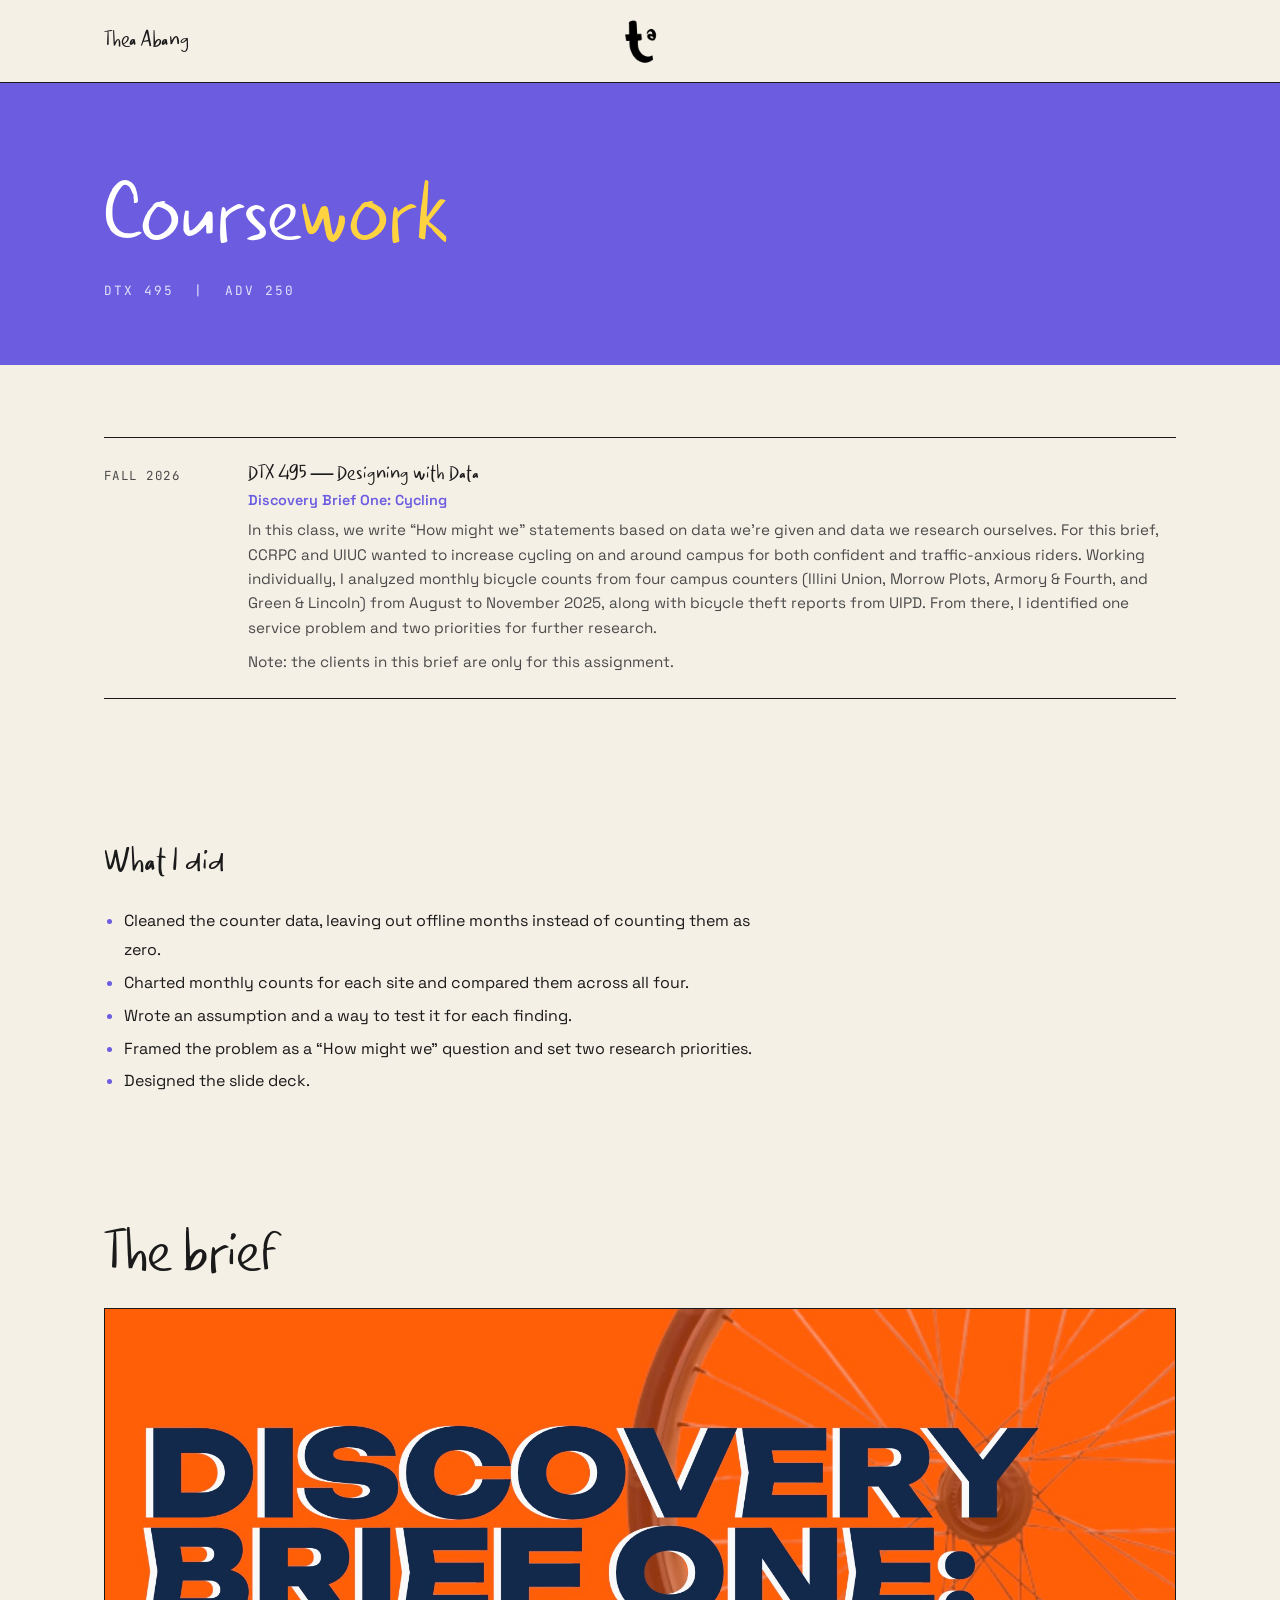
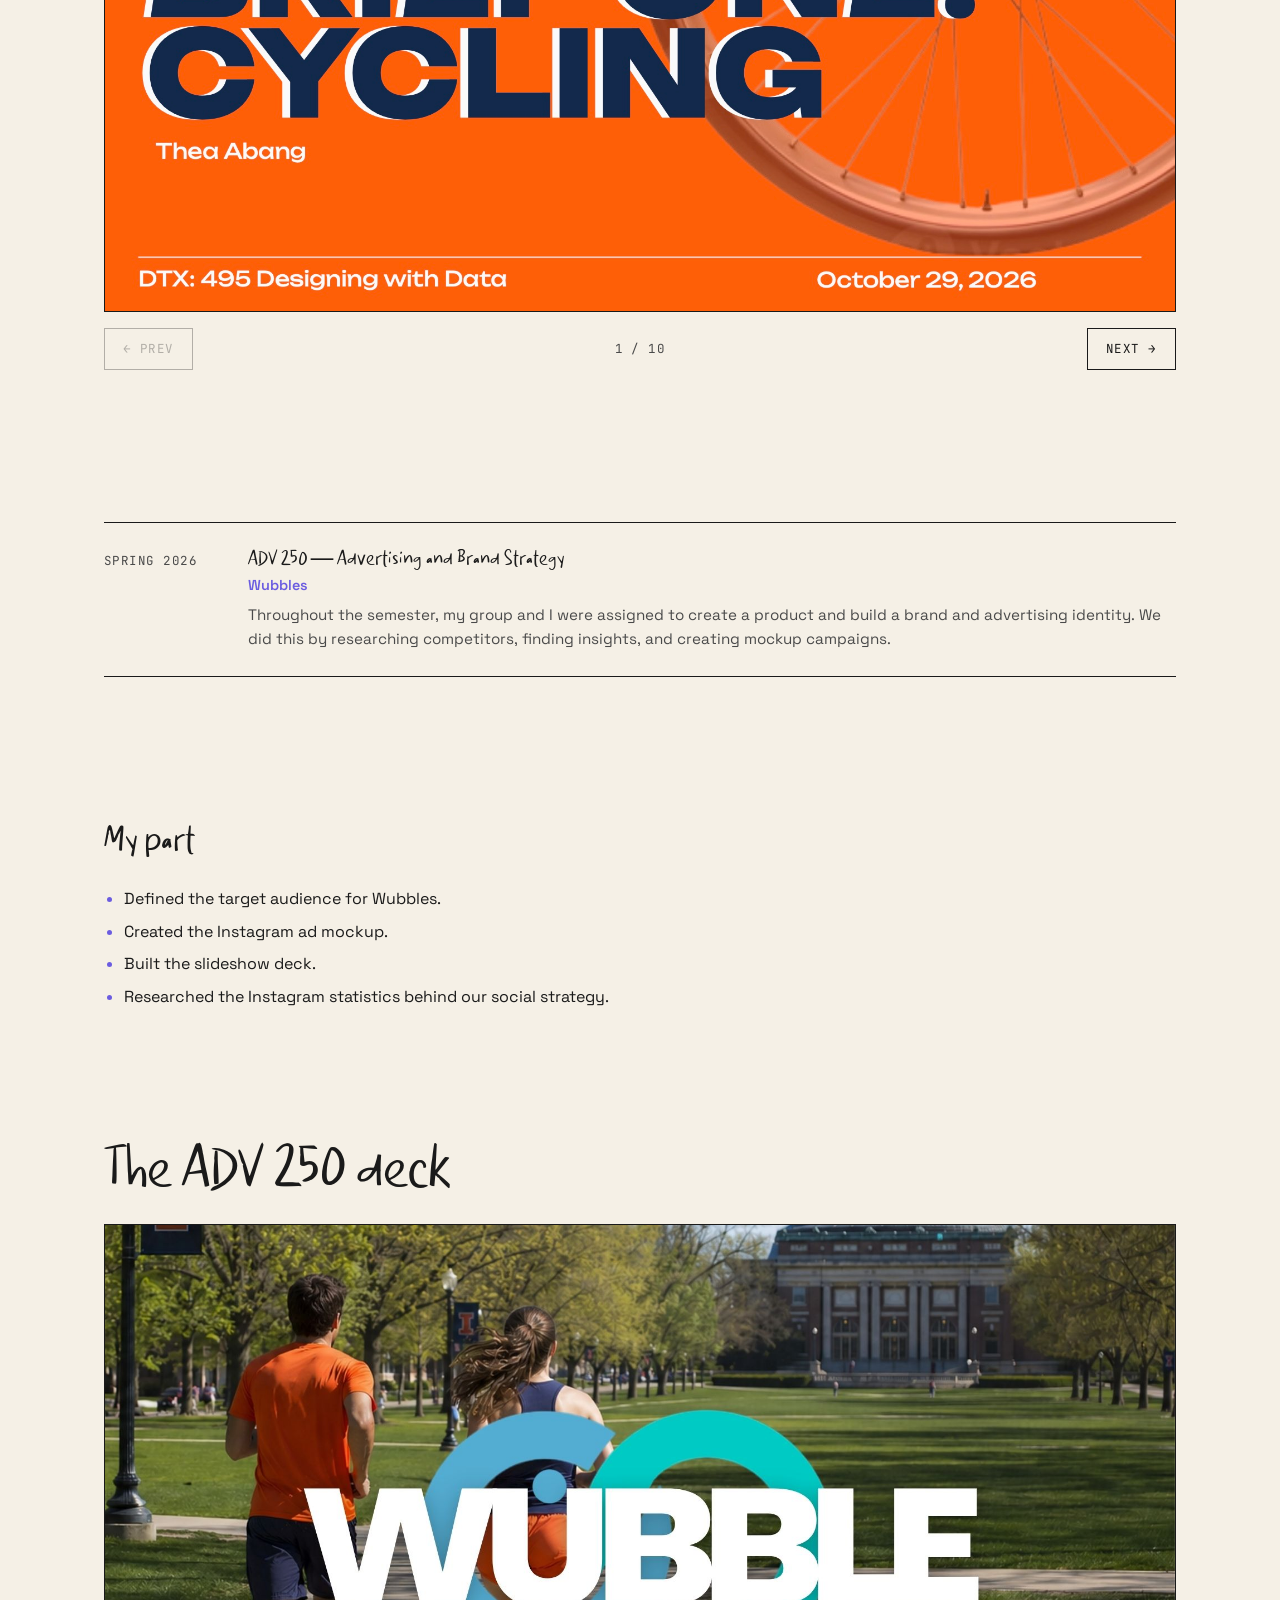
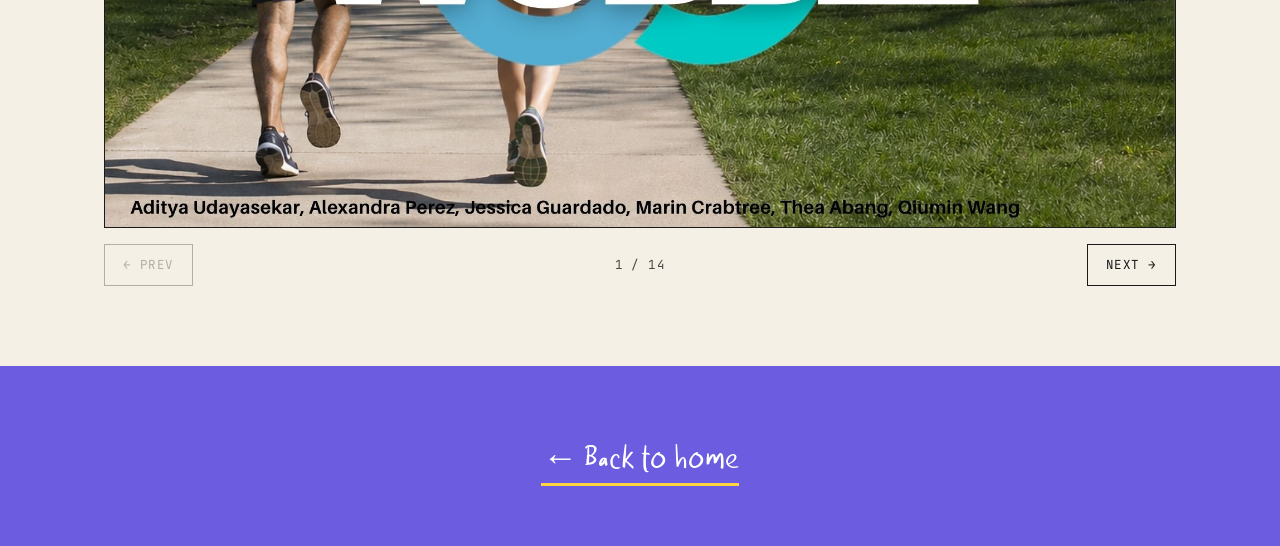
==== commit afce5c02: "Add Dance Marathon and DTX 495, InkHeart sketches, post-it project cards with rip transition, and ma" ====
--- a/coursework.html
+++ b/coursework.html
@@ -14,6 +14,20 @@
 <link rel="stylesheet" href="style.css">
 </head>
 <body>
+<script>
+  // if you got here by ripping a post-it off the homepage, start covered in its color and fade in
+  try {
+    var ripColor = sessionStorage.getItem('ripColor');
+    if (ripColor) {
+      sessionStorage.removeItem('ripColor');
+      var cover = document.createElement('div');
+      cover.className = 'rip-in';
+      cover.style.background = ripColor;
+      document.body.appendChild(cover);
+      cover.addEventListener('animationend', function(){ cover.remove(); });
+    }
+  } catch (err) {}
+</script>
 
 <nav class="site"><div class="wrap">
   <strong>Thea Abang</strong>
@@ -23,16 +37,64 @@
 <header class="hero plain">
   <div class="wrap">
     <h1>Course<span class="accent">work</span></h1>
-    <p>ADV 250 &nbsp;|&nbsp; Spring 2026  </p>
+    <p>DTX 495 &nbsp;|&nbsp; ADV 250</p>
   </div>
 </header>
 
 <section class="wrap">
   <div class="exp-block">
     <div class="exp-card">
+      <div class="dates">Fall 2026</div>
+      <div class="content">
+        <h4>DTX 495 &mdash; Designing with Data</h4>
+        <div class="org">Discovery Brief One: Cycling</div>
+        <p>In this class, we write &ldquo;How might we&rdquo; statements based on data we&rsquo;re given and data we research ourselves. For this brief, CCRPC and UIUC wanted to increase cycling on and around campus for both confident and traffic-anxious riders. Working individually, I analyzed monthly bicycle counts from four campus counters (Illini Union, Morrow Plots, Armory &amp; Fourth, and Green &amp; Lincoln) from August to November 2025, along with bicycle theft reports from UIPD. From there, I identified one service problem and two priorities for further research.</p>
+        <p style="margin-top:10px;font-style:italic;">Note: the clients in this brief are only for this assignment. </p>
+      </div>
+    </div>
+  </div>
+</section>
+
+<section class="wrap my-part">
+  <h2 class="block">What I did</h2>
+  <ul>
+    <li>Cleaned the counter data, leaving out offline months instead of counting them as zero.</li>
+    <li>Charted monthly counts for each site and compared them across all four.</li>
+    <li>Wrote an assumption and a way to test it for each finding.</li>
+    <li>Framed the problem as a &ldquo;How might we&rdquo; question and set two research priorities.</li>
+    <li>Designed the slide deck.</li>
+  </ul>
+</section>
+
+<section class="wrap" style="padding-block:56px 80px;">
+  <h2 class="script" style="margin-bottom:20px;">The brief</h2>
+  <div class="slideshow">
+    <div class="slides" tabindex="0" aria-label="DTX 495 slides">
+      <div class="slide" data-file="dtx495-slide-1.jpg"><img src="images/dtx495-slide-1.jpg" alt="DTX 495 discovery brief slide 1" onerror="this.remove()"></div>
+      <div class="slide" data-file="dtx495-slide-2.jpg"><img src="images/dtx495-slide-2.jpg" alt="DTX 495 discovery brief slide 2" onerror="this.remove()"></div>
+      <div class="slide" data-file="dtx495-slide-3.jpg"><img src="images/dtx495-slide-3.jpg" alt="DTX 495 discovery brief slide 3" onerror="this.remove()"></div>
+      <div class="slide" data-file="dtx495-slide-4.jpg"><img src="images/dtx495-slide-4.jpg" alt="DTX 495 discovery brief slide 4" onerror="this.remove()"></div>
+      <div class="slide" data-file="dtx495-slide-5.jpg"><img src="images/dtx495-slide-5.jpg" alt="DTX 495 discovery brief slide 5" onerror="this.remove()"></div>
+      <div class="slide" data-file="dtx495-slide-6.jpg"><img src="images/dtx495-slide-6.jpg" alt="DTX 495 discovery brief slide 6" onerror="this.remove()"></div>
+      <div class="slide" data-file="dtx495-slide-7.jpg"><img src="images/dtx495-slide-7.jpg" alt="DTX 495 discovery brief slide 7" onerror="this.remove()"></div>
+      <div class="slide" data-file="dtx495-slide-8.jpg"><img src="images/dtx495-slide-8.jpg" alt="DTX 495 discovery brief slide 8" onerror="this.remove()"></div>
+      <div class="slide" data-file="dtx495-slide-9.jpg"><img src="images/dtx495-slide-9.jpg" alt="DTX 495 discovery brief slide 9" onerror="this.remove()"></div>
+      <div class="slide" data-file="dtx495-slide-10.jpg"><img src="images/dtx495-slide-10.jpg" alt="DTX 495 discovery brief slide 10" onerror="this.remove()"></div>
+    </div>
+    <div class="slide-controls">
+      <button type="button" class="prev" aria-label="Previous slide">&larr; prev</button>
+      <span class="slide-count" aria-live="polite">1 / 10</span>
+      <button type="button" class="next" aria-label="Next slide">next &rarr;</button>
+    </div>
+  </div>
+</section>
+
+<section class="wrap">
+  <div class="exp-block">
+    <div class="exp-card">
       <div class="dates">Spring 2026</div>
       <div class="content">
-        <h4>ADV 250 &mdash; Advertising and Brand Strategy </h4>
+        <h4>ADV 250 &mdash; Advertising and Brand Strategy</h4>
         <div class="org">Wubbles</div>
         <p>Throughout the semester, my group and I were assigned to create a product and build a brand and advertising identity. We did this by researching competitors, finding insights, and creating mockup campaigns.</p>
       </div>
@@ -51,7 +113,7 @@
 </section>
 
 <section class="wrap" style="padding-block:56px 80px;">
-  <h2 class="script" style="margin-bottom:20px;">The deck</h2>
+  <h2 class="script" style="margin-bottom:20px;">The ADV 250 deck</h2>
   <!-- my slides go in images/ as adv250-slide-1.jpg, -2, -3... copy a line to add another -->
   <div class="slideshow">
     <div class="slides" tabindex="0" aria-label="ADV 250 slides">
@@ -80,20 +142,18 @@
 
 <footer style="background:var(--accent);color:#fff;padding:60px 0;">
   <div class="wrap">
-    <div class="script" style="font-size:2rem;">ta</div>
     <p style="margin-top:14px;"><a class="back-link" href="index.html">&larr; Back to home</a></p>
   </div>
 </footer>
 
 <script>
-  // makes the arrow buttons + slide counter work. swiping works on its own
-  (function(){
-    var track = document.querySelector('.slides');
-    if (!track) return;
+  // makes the arrow buttons + slide counter work for every deck on the page. swiping works on its own
+  document.querySelectorAll('.slideshow').forEach(function(show){
+    var track = show.querySelector('.slides');
     var slides = track.querySelectorAll('.slide');
-    var prev = document.querySelector('.slide-controls .prev');
-    var next = document.querySelector('.slide-controls .next');
-    var count = document.querySelector('.slide-count');
+    var prev = show.querySelector('.prev');
+    var next = show.querySelector('.next');
+    var count = show.querySelector('.slide-count');
     function current(){ return Math.round(track.scrollLeft / track.clientWidth); }
     function go(i){ track.scrollTo({left: i * track.clientWidth}); }
     function update(){
@@ -110,7 +170,7 @@
     });
     track.addEventListener('scroll', update, {passive:true});
     update();
-  })();
+  });
 </script>
 
 </body>
--- a/style.css
+++ b/style.css
@@ -64,10 +64,10 @@
 .hero .accent{color:var(--accent2,#FFD23F);}
 .hero p{margin-top:18px;font-family:var(--font-mono);font-size:.8rem;letter-spacing:.16em;text-transform:uppercase;}
 /* plain version of the banner: just the title on paper, no photo */
-.hero.plain{background:none;color:var(--ink);padding:96px 0 32px;}
+.hero.plain{background:var(--accent);color:#fff;padding:96px 0 64px;}
 .hero.plain::before{display:none;}
-.hero.plain .accent{color:var(--accent,#6B5CE0);}
-.hero.plain p{color:var(--ink-soft);}
+.hero.plain .accent{color:var(--hero-accent,var(--accent2));}
+.hero.plain p{color:rgba(255,255,255,.82);}
 
 /* ---------- slideshow (coursework page) ----------
    each slide is a 16:9 box. if the image isn't there yet it tells me which file to add.
@@ -275,9 +275,9 @@
 .roles{display:flex;flex-wrap:wrap;gap:10px;margin-top:28px;}
 .roles span{
   font-family:var(--font-mono);font-size:.75rem;letter-spacing:.12em;text-transform:uppercase;
-  border:1.5px solid var(--ink);color:var(--ink);background:var(--paper);border-radius:999px;padding:8px 14px;
-}
-.roles span:nth-child(2){background:var(--accent2);}
+  border:1.5px solid var(--ink);color:var(--ink);background:var(--butter);border-radius:999px;padding:8px 14px;
+}
+.roles span:nth-child(even){background:var(--lavender);}
 .hi-blob{position:absolute;right:-2%;top:6%;width:min(46%,440px);height:auto;fill:var(--accent2);z-index:0;}
 .hi-panel .polaroid{z-index:2;}
 @media (max-width:860px){
@@ -345,13 +345,14 @@
 .skill-card p{line-height:2;}
 .tools{display:flex;flex-wrap:wrap;gap:12px;margin-top:48px;}
 .tools span{
-  font-weight:600;font-size:.95rem;padding:10px 18px;border-radius:999px;border:1.5px solid var(--ink);background:#fff;
+  font-weight:600;font-size:.95rem;padding:10px 18px;border-radius:999px;border:1.5px solid var(--ink);background:var(--butter);
   transition:transform .2s ease;
 }
-.tools span:nth-child(4n+1){background:var(--lavender);transform:rotate(-2deg);}
-.tools span:nth-child(4n+2){background:var(--butter);transform:rotate(1.5deg);}
-.tools span:nth-child(4n+3){background:var(--mint);transform:rotate(-1deg);}
-.tools span:nth-child(4n){background:var(--blush);transform:rotate(2deg);}
+.tools span:nth-child(even){background:var(--lavender);}
+.tools span:nth-child(4n+1){transform:rotate(-2deg);}
+.tools span:nth-child(4n+2){transform:rotate(1.5deg);}
+.tools span:nth-child(4n+3){transform:rotate(-1deg);}
+.tools span:nth-child(4n){transform:rotate(2deg);}
 .tools span:hover{transform:rotate(0) translateY(-3px);}
 
 /* work */
@@ -360,18 +361,31 @@
 .project{
   display:grid;grid-template-columns:1fr 1.5fr;gap:40px;align-items:center;
   padding:36px;text-decoration:none;color:var(--ink);position:relative;
-  transition:transform .3s ease;
-}
-.project:nth-child(1){background:var(--lavender);}
-.project:nth-child(2){background:var(--butter);}
-.project:nth-child(3){background:var(--mint);}
-.project:nth-child(4){background:var(--blush);}
+  /* post-it look, same as the skill cards: lined paper, tape, a slight tilt */
+  background:#fff;background-image:repeating-linear-gradient(transparent 0 31px,rgba(91,75,214,.13) 31px 32px);
+  --tilt:-.5deg;transform:rotate(var(--tilt));
+}
+.project:nth-child(even){--tilt:.5deg;}
+/* post-its stay white; the small label uses each project page's main color */
+.project[href="grainger.html"]{--label:#13294B;}
+.project[href="dancemarathon.html"]{--label:#B94A34;}
+.project[href="inkheart.html"]{--label:#5C6E3F;}
+.project[href="coursework.html"]{--label:#6B5CE0;}
+.project[href="research.html"]{--label:#A94837;}
+.js .project.reveal.is-in{transform:rotate(var(--tilt));} /* keep the tilt after the fade-in */
+.project::before{content:"";position:absolute;top:-12px;left:36px;width:96px;height:26px;background:var(--tape);transform:rotate(-4deg);z-index:1;}
+/* rip the post-it off when you click it (script in index.html) */
+.rip-note{position:fixed;z-index:1000;transform-style:preserve-3d;pointer-events:none;}
+.rip-note .rip-front,.rip-note .rip-back{position:absolute;inset:0;backface-visibility:hidden;-webkit-backface-visibility:hidden;margin:0;}
+.rip-note .rip-front{transform:none!important;box-shadow:0 20px 40px rgba(26,26,26,.25);}
+.rip-note .rip-back{transform:rotateX(180deg);}
+/* project pages: the post-it's color covers the screen, then fades away (script at the top of each page) */
+.rip-in{position:fixed;inset:0;z-index:1000;pointer-events:none;animation:rip-in .55s ease .05s forwards;}
+@keyframes rip-in{to{opacity:0;visibility:hidden;}}
 .project:nth-child(even){grid-template-columns:1.5fr 1fr;}
 .project:nth-child(even) .project-text{order:2;}
-.project:hover{transform:rotate(-.6deg) translateY(-4px);}
-.project:nth-child(even):hover{transform:rotate(.6deg) translateY(-4px);}
 .project:focus-visible{outline:3px solid var(--ink);outline-offset:6px;}
-.project .num{font-family:var(--font-mono);font-size:.78rem;letter-spacing:.14em;text-transform:uppercase;color:var(--ink-soft);}
+.project .num{font-family:var(--font-mono);font-size:.78rem;letter-spacing:.14em;text-transform:uppercase;color:var(--label,var(--accent));}
 .project h3{font-family:var(--font-display);font-style:italic;font-weight:900;font-size:clamp(2rem,4vw,3rem);line-height:1;letter-spacing:-.02em;margin:10px 0 14px;}
 .project p{color:var(--ink-soft);max-width:44ch;}
 .project .go{display:inline-flex;align-items:center;gap:10px;margin-top:20px;font-family:var(--font-mono);font-size:.78rem;letter-spacing:.14em;text-transform:uppercase;font-weight:500;}
@@ -425,3 +439,11 @@
 
 /* "my part" section on project pages, so it's clear what i did on each team */
 .my-part ul{max-width:65ch;line-height:1.8;display:grid;gap:4px;}
+
+/* more grid widths (dance marathon page). 4 or 5 across on big screens, 2 on phones */
+.grid.cols-4{grid-template-columns:repeat(4,1fr);}
+.grid.cols-5{grid-template-columns:repeat(5,1fr);}
+@media (max-width:640px){.grid.cols-4,.grid.cols-5{grid-template-columns:repeat(2,1fr);}}
+/* looping videos sit in the grids like pics do */
+.grid video{width:100%;height:auto;display:block;background:var(--paper-2);}
+.section-note{max-width:65ch;color:var(--ink-soft);margin:-10px 0 24px;}
